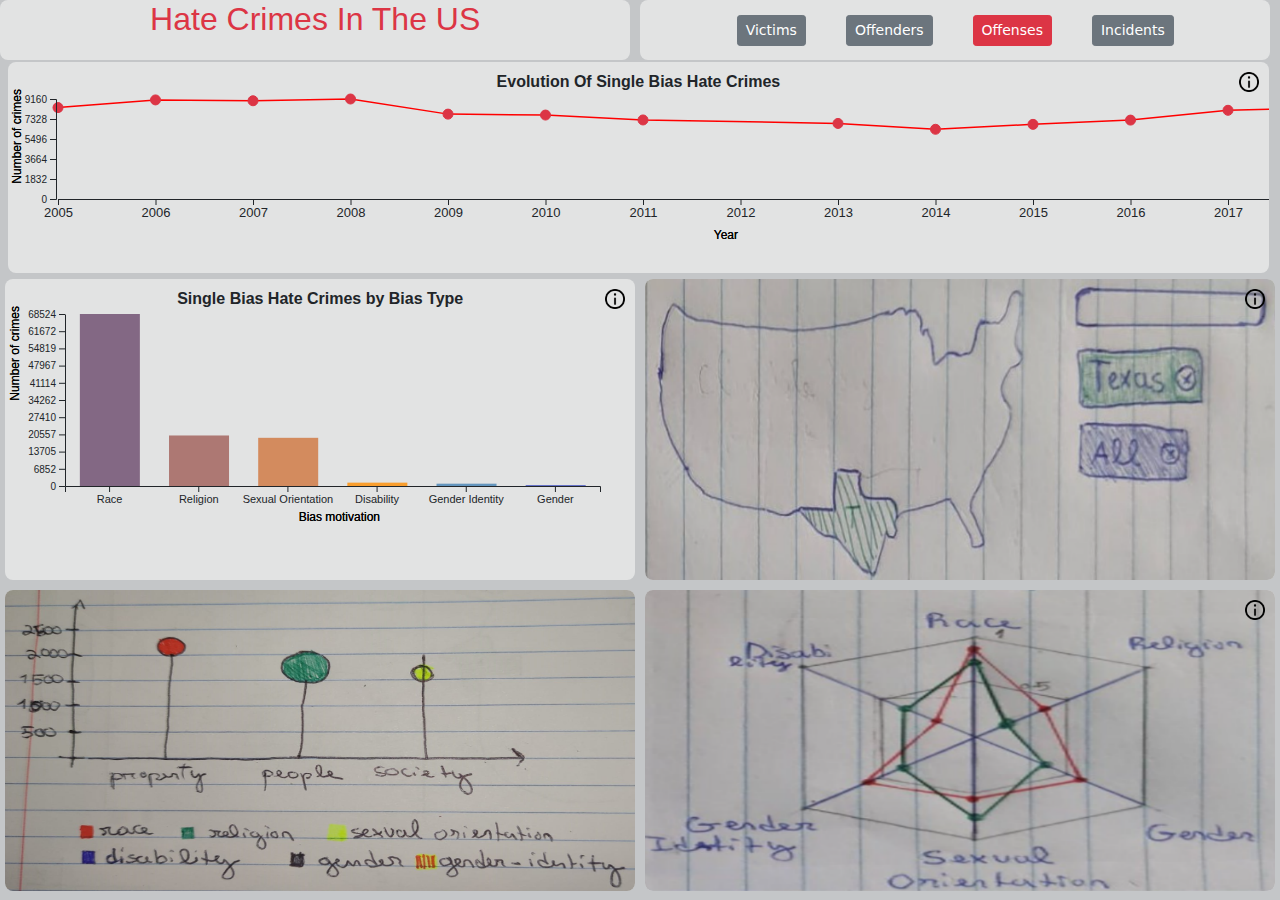
==== index.html @ 3df4c7f0 "cp4 fix-with images" ====
<!DOCTYPE html>
<html lang="en">
  <head>
    <meta charset="utf-8" />

    <meta name="description" content="Boilerplate for Laboratory Exercises" />
    <meta name="author" content="Faculty" />
    <meta name="viewport" content="width=device-width, initial-scale=1.0" />

    <title>Boilerplate</title>

    <!-- Import libraries. -->
    <script
      language="JavaScript"
      type="text/javascript"
      src="libs/d3.min.js"
    ></script>
    <script
      language="JavaScript"
      type="text/javascript"
      src="libs/topojson.min.js"
    ></script>
    <!-- JS -->
    <script
      language="JavaScript"
      type="text/javascript"
      src="scripts/behavior.js"
    ></script>

    <script
      language="JavaScript"
      type="text/javascript"
      src="scripts/bootstrap.min.js"
    ></script>

    <!-- CSS -->
    <link rel="stylesheet" href="style/styles.css" />
    <link rel="stylesheet" href="libs/bootstrap.css" />
  </head>
  <body>
    <div id="vis">
      <div class="idiom" id="title">
        <h2>Hate Crimes In The US</h2>
      </div>
      <div class="idiom" id="lineChart">
        <h6><b>Evolution Of Single Bias Hate Crimes</b></h6>
        <svg>
          <img src="information.png" id="info" />
          <div class="infoBox">
            <p><b>Single Bias Hate Crime Evolution</b></p>
            <p>
              This shows the evolution of the total number of offenses,
              incidents, victims or offenders
            </p>
          </div>
        </svg>
      </div>
      <div id="mainButtons" class="idiom">
        <button
          id="victims"
          type="button"
          onclick="changeViewNewData('victims')"
          class="btn btn-secondary btn-sm"
          data-bs-toggle="button"
          aria-pressed="true"
        >
          Victims
        </button>
        <button
          id="offenders"
          type="button"
          onclick="changeViewNewData('offenders')"
          class="btn btn-secondary btn-sm"
          data-bs-toggle="button"
          aria-pressed="true"
        >
          Offenders
        </button>
        <button
          id="offenses"
          type="button"
          onclick="changeViewNewData('offenses')"
          class="btn btn-secondary btn-sm"
          data-bs-toggle="button"
          aria-pressed="true"
        >
          Offenses
        </button>

        <button
          id="incidents"
          type="button"
          onclick="changeViewNewData('incidents')"
          class="btn btn-secondary btn-sm"
          data-bs-toggle="button"
          aria-pressed="true"
        >
          Incidents
        </button>
      </div>

      <div class="idiom" id="barChart">
        <h6><b>Single Bias Hate Crimes by Bias Type</b></h6>
        <svg>
          <img src="information.png" id="info" />

          <div class="infoBox">
            <p><b>Single Bias Hate Crimes by Bias Type</b></p>
            <p></p>
            <p>
              Compares bias type by the total number of offenses, incidents,
              victims or offenders
            </p>
          </div>
          <button
            hidden
            id="magicButton"
            type="button"
            onclick="moveBackChart()"
            class="btn btn-secondary btn-sm"
            data-bs-toggle="button"
            aria-pressed="true"
          >
            back
          </button>
        </svg>
      </div>
      <div class="idiom" id="lolipop">
        <img src="information.png" id="info" />
        <img id="cp4" src="lollipop.jpeg" />
        <div class="infoBox">
          <p><b>SKRRRRRR</b></p>
          <p>
            skrr skrr
          </p>
        </div>
      </div>
      <div class="idiom" id="radar">
        <img id="cp4" src="radar.PNG" />
        <img src="information.png" id="info" />
        <div class="infoBox">
          <p><b>SKRRRRRR</b></p>
          <p>
            skrr skrr
          </p>
        </div>
      </div>
      <div class="idiom" id="map">
        <img id="cp4" src="map.PNG" />
        <img src="information.png" id="info" />
        <div class="infoBox">
          <p><b>SKRRRRRR</b></p>
          <p>
            skrr skrr
          </p>
        </div>
      </div>
    </div>
  </body>
</html>
---- style/styles.css ----
div {
  width: 100%;
  float: left;
}
div.tooltip {
  position: absolute;
  text-align: center;
  width: 125px;
  height: 50px;
  padding: 2px;
  font: 12px sans-serif;
  background: lightsteelblue;
  border: 0px;
  border-radius: 8px;
}

#magicButton {
  position: absolute;
  left: 540px;
  top: 70px;
}

* {
  margin: 0;
  padding: 0;
  box-sizing: border-box;
}

.btn {
  margin-left: 20px;
  margin-right: 20px;
}

#years {
  background-color: red;
}

#months {
  background-color: purple;
}

body {
  width: 100vw;
  height: 100vh;
  overflow: hidden;
}

h1 {
  font-size: 2.7em;
  font-family: "Arial Black", Gadget, sans-serif;
  font-weight: bolder;

  color: #f77738;
}
h2 {
  font-size: 2.7em;
  font-family: "Arial Black", Gadget, sans-serif;
  font-weight: bolder;
  text-align: center;

  color: #dc3545;
}

h6 {
  font-size: 2.7em;
  font-family: "Arial Black", Gadget, sans-serif;
  font-weight: bolder;
  text-align: center;
  position: relative;
  top: 10px;
  color: "black";
}

p {
  font-family: arial;
}

.infoBox {
  position: absolute;
  top: 23px;
  right: 23px;
  max-width: 300px;
  z-index: 1;
  background-color: #282c42;
  border-radius: 10px;
  text-align: center;
}

.infoBox p {
  color: white;
  margin: 10px;
}

.idiom {
  max-height: 97%;
  max-width: 98.5%;
  overflow: hidden;
  position: relative;
  background-color: #e2e3e3;
  border-radius: 8px;
  /* margin: 5px; */
}

.idiom img#info {
  position: absolute;
  top: 10px;
  right: 10px;
  width: 20px;
}

.idiom img#cp4 {
  position: absolute;
  width: 100%;
  height: 100%;
}

.idiom svg {
  position: absolute;
  width: 100%;
  height: 100%;
}

#year-slider {
  background-color: #282c42;
  border-radius: 0;
}

#title-card {
  background-color: #282c42;
  padding: 20px;
}

#title-card p {
  font-size: 1.2em;
  margin-top: 20%;
  color: white;
}

#title-card a {
  color: white;
}

#vis {
  width: 100%;
  height: 100%;
  display: grid;
  grid-template-columns: repeat(20, 1fr);
  grid-template-rows: 0.2fr 0.7fr 1fr 1fr;
  background-color: #c4c6c8;
}
/*grid area: rid-row-start / grid-column-start / grid-row-end / grid-column-end.*/
/*margin: top right bottom left*/
#lineChart {
  width: 100%;
  height: 100%;
  grid-area: 2/1/2/21;
  margin: 0px 0px 0px 8px;
}

#barChart {
  grid-area: 3/1/3/11;
  margin: 0px 0px 0px 5px;
}

#lolipop {
  grid-area: 4/1/4/11;
  margin: 0px 0px 0px 5px;
}

#map {
  grid-area: 3/11/3/21;
  margin: 0px 5px 0px 5px;
}

#radar {
  grid-area: 4/11/4/21;
  margin: 0px 0px 0px 5px;
}

#mainButtons {
  grid-area: 1/11/1/21;
  /* margin: 5px 5px 0px 5px; */
  display: flex;
  align-items: center;
  justify-content: center;
}

#title {
  grid-area: 1/1/1/11;
  /* margin: 5px 5px 0px 5px; */
}
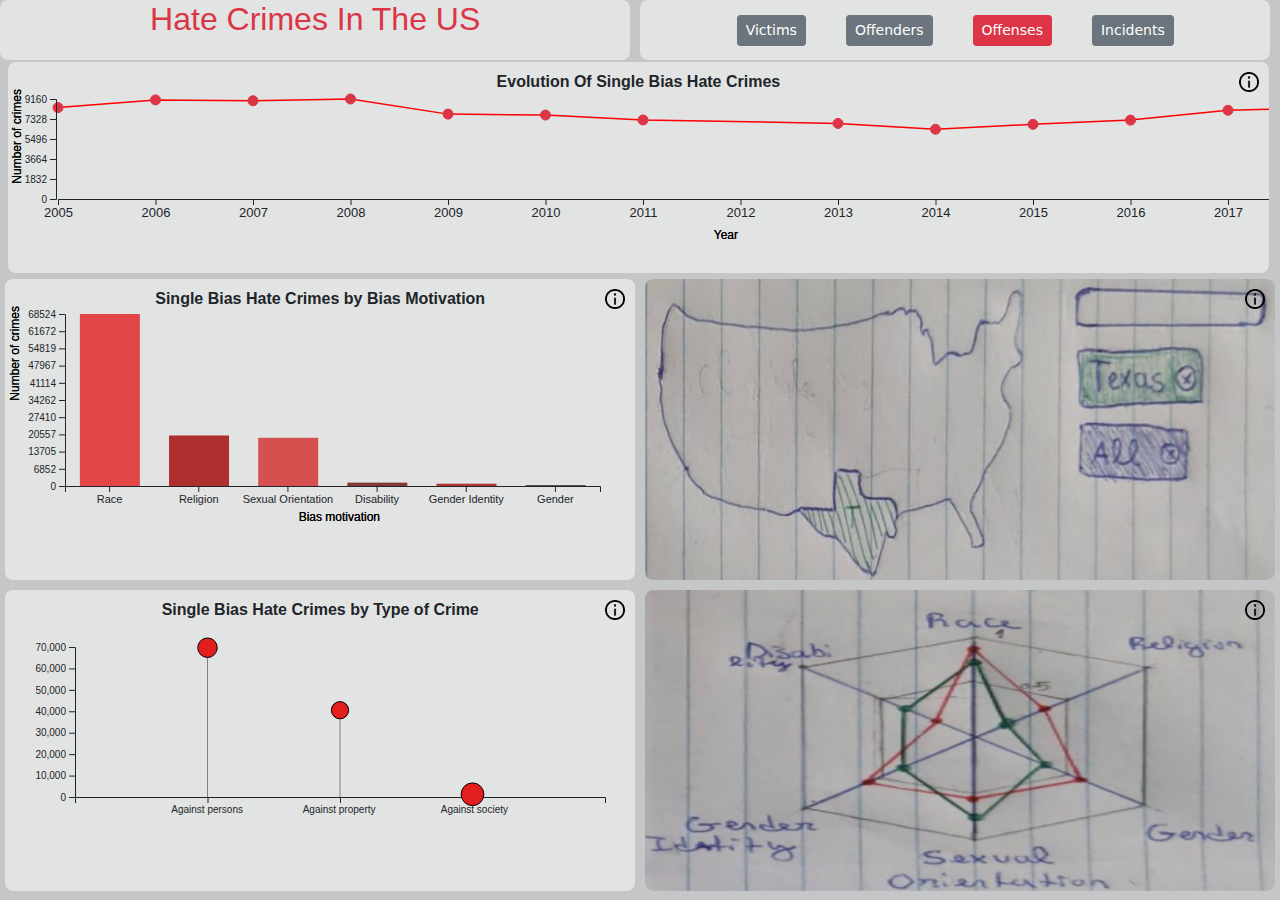
==== commit 46141986: "lollipop almost done" ====
--- a/index.html
+++ b/index.html
@@ -100,12 +100,12 @@
       </div>
 
       <div class="idiom" id="barChart">
-        <h6><b>Single Bias Hate Crimes by Bias Type</b></h6>
+        <h6><b>Single Bias Hate Crimes by Bias Motivation</b></h6>
         <svg>
           <img src="information.png" id="info" />
 
           <div class="infoBox">
-            <p><b>Single Bias Hate Crimes by Bias Type</b></p>
+            <p><b>Single Bias Hate Crimes by Bias Motivation</b></p>
             <p></p>
             <p>
               Compares bias type by the total number of offenses, incidents,
@@ -125,15 +125,30 @@
           </button>
         </svg>
       </div>
-      <div class="idiom" id="lolipop">
-        <img src="information.png" id="info" />
-        <img id="cp4" src="lollipop.jpeg" />
-        <div class="infoBox">
-          <p><b>SKRRRRRR</b></p>
-          <p>
-            skrr skrr
-          </p>
-        </div>
+      <div class="idiom" id="lollipop">
+        <h6><b>Single Bias Hate Crimes by Type of Crime</b></h6>
+        <svg>
+          <img src="information.png" id="info" />
+
+          <div class="infoBox">
+            <p><b>yoyoy</b></p>
+            <p></p>
+            <p>
+              totot
+            </p>
+          </div>
+          <button
+            hidden
+            id="magicButton2"
+            type="button"
+            onclick="moveBackLollipop()"
+            class="btn btn-secondary btn-sm"
+            data-bs-toggle="button"
+            aria-pressed="true"
+          >
+            back
+          </button>
+        </svg>
       </div>
       <div class="idiom" id="radar">
         <img id="cp4" src="radar.PNG" />
--- a/style/styles.css
+++ b/style/styles.css
@@ -15,6 +15,12 @@
 }
 
 #magicButton {
+  position: absolute;
+  left: 540px;
+  top: 70px;
+}
+
+#magicButton2 {
   position: absolute;
   left: 540px;
   top: 70px;
@@ -162,7 +168,7 @@
   margin: 0px 0px 0px 5px;
 }
 
-#lolipop {
+#lollipop {
   grid-area: 4/1/4/11;
   margin: 0px 0px 0px 5px;
 }
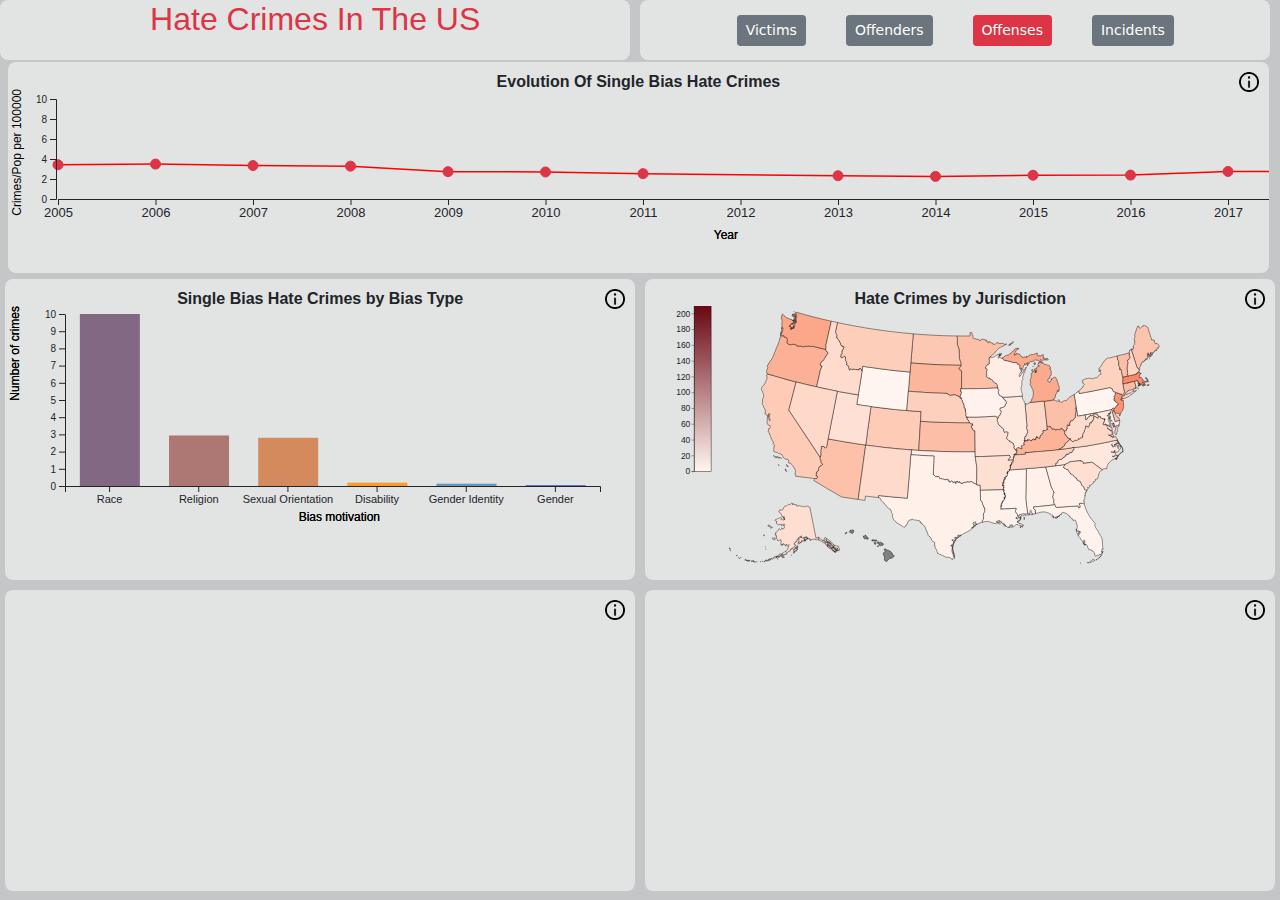
==== commit 63ce135d: "us map fairly working" ====
--- a/index.html
+++ b/index.html
@@ -45,7 +45,7 @@
       <div class="idiom" id="lineChart">
         <h6><b>Evolution Of Single Bias Hate Crimes</b></h6>
         <svg>
-          <img src="information.png" id="info" />
+          <img src="information.png" />
           <div class="infoBox">
             <p><b>Single Bias Hate Crime Evolution</b></p>
             <p>
@@ -100,12 +100,11 @@
       </div>
 
       <div class="idiom" id="barChart">
-        <h6><b>Single Bias Hate Crimes by Bias Motivation</b></h6>
+        <h6><b>Single Bias Hate Crimes by Bias Type</b></h6>
         <svg>
-          <img src="information.png" id="info" />
-
+          <img src="information.png" />
           <div class="infoBox">
-            <p><b>Single Bias Hate Crimes by Bias Motivation</b></p>
+            <p><b>Single Bias Hate Crimes by Bias Type</b></p>
             <p></p>
             <p>
               Compares bias type by the total number of offenses, incidents,
@@ -113,46 +112,20 @@
             </p>
           </div>
           <button
-            hidden
-            id="magicButton"
-            type="button"
-            onclick="moveBackChart()"
-            class="btn btn-secondary btn-sm"
-            data-bs-toggle="button"
-            aria-pressed="true"
-          >
-            back
-          </button>
+          hidden
+          id="magicButton"
+          type="button"
+          onclick="moveBackChart()"
+          class="btn btn-secondary btn-sm"
+          data-bs-toggle="button"
+          aria-pressed="true"
+        >
+         back
+         </button>
         </svg>
       </div>
-      <div class="idiom" id="lollipop">
-        <h6><b>Single Bias Hate Crimes by Type of Crime</b></h6>
-        <svg>
-          <img src="information.png" id="info" />
-
-          <div class="infoBox">
-            <p><b>yoyoy</b></p>
-            <p></p>
-            <p>
-              totot
-            </p>
-          </div>
-          <button
-            hidden
-            id="magicButton2"
-            type="button"
-            onclick="moveBackLollipop()"
-            class="btn btn-secondary btn-sm"
-            data-bs-toggle="button"
-            aria-pressed="true"
-          >
-            back
-          </button>
-        </svg>
-      </div>
-      <div class="idiom" id="radar">
-        <img id="cp4" src="radar.PNG" />
-        <img src="information.png" id="info" />
+      <div class="idiom" id="lolipop">
+        <img src="information.png" />
         <div class="infoBox">
           <p><b>SKRRRRRR</b></p>
           <p>
@@ -160,9 +133,8 @@
           </p>
         </div>
       </div>
-      <div class="idiom" id="map">
-        <img id="cp4" src="map.PNG" />
-        <img src="information.png" id="info" />
+      <div class="idiom" id="radar">
+        <img src="information.png" />
         <div class="infoBox">
           <p><b>SKRRRRRR</b></p>
           <p>
@@ -170,6 +142,18 @@
           </p>
         </div>
       </div>
+      <div class="idiom" id="usMap">
+        <h6><b>Hate Crimes by Jurisdiction</b></h6>
+        <svg>
+        <img src="information.png" />
+        <div class="infoBox">
+          <p><b>SKRRRRRR</b></p>
+          <p>
+            skrr skrr
+          </p>
+        </div>
+       <!-- <div id="drawer"></div>-->
+        </svg>
     </div>
   </body>
 </html>
--- a/style/styles.css
+++ b/style/styles.css
@@ -13,14 +13,19 @@
   border: 0px;
   border-radius: 8px;
 }
+div.tooltip2 {
+  position: absolute;
+  text-align: left;
+  width: 125px;
+  height: 50px;
+  padding: 2px;
+  font: 12px sans-serif;
+  background: lightsteelblue;
+  border: 0px;
+  border-radius: 8px;
+}
 
 #magicButton {
-  position: absolute;
-  left: 540px;
-  top: 70px;
-}
-
-#magicButton2 {
   position: absolute;
   left: 540px;
   top: 70px;
@@ -107,17 +112,11 @@
   /* margin: 5px; */
 }
 
-.idiom img#info {
+.idiom img {
   position: absolute;
   top: 10px;
   right: 10px;
   width: 20px;
-}
-
-.idiom img#cp4 {
-  position: absolute;
-  width: 100%;
-  height: 100%;
 }
 
 .idiom svg {
@@ -168,12 +167,12 @@
   margin: 0px 0px 0px 5px;
 }
 
-#lollipop {
+#lolipop {
   grid-area: 4/1/4/11;
   margin: 0px 0px 0px 5px;
 }
 
-#map {
+#usMap {
   grid-area: 3/11/3/21;
   margin: 0px 5px 0px 5px;
 }
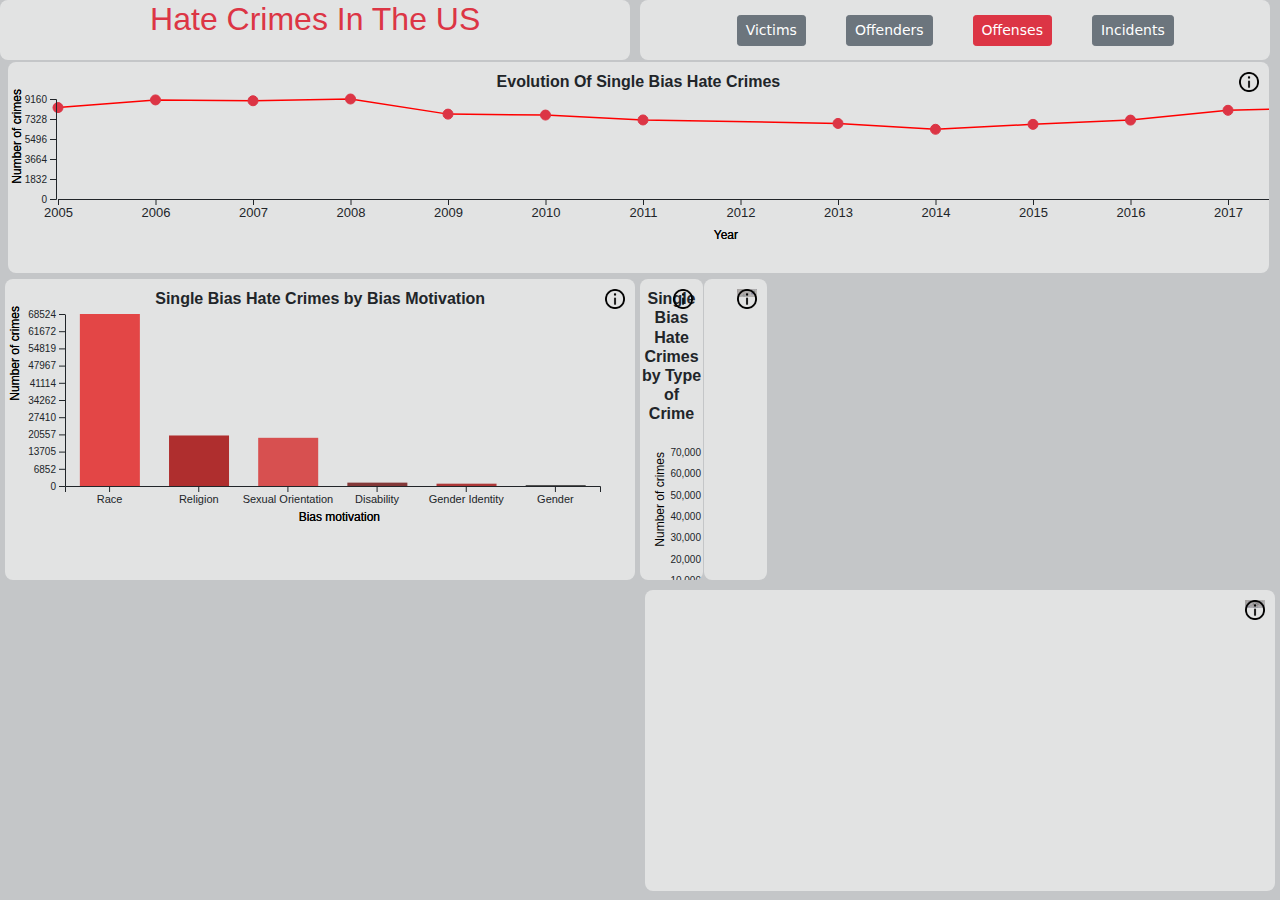
==== commit 77f473d1: "smallchanges" ====
--- a/index.html
+++ b/index.html
@@ -45,7 +45,7 @@
       <div class="idiom" id="lineChart">
         <h6><b>Evolution Of Single Bias Hate Crimes</b></h6>
         <svg>
-          <img src="information.png" />
+          <img src="information.png" id="info" />
           <div class="infoBox">
             <p><b>Single Bias Hate Crime Evolution</b></p>
             <p>
@@ -100,11 +100,12 @@
       </div>
 
       <div class="idiom" id="barChart">
-        <h6><b>Single Bias Hate Crimes by Bias Type</b></h6>
+        <h6><b>Single Bias Hate Crimes by Bias Motivation</b></h6>
         <svg>
-          <img src="information.png" />
+          <img src="information.png" id="info" />
+
           <div class="infoBox">
-            <p><b>Single Bias Hate Crimes by Bias Type</b></p>
+            <p><b>Single Bias Hate Crimes by Bias Motivation</b></p>
             <p></p>
             <p>
               Compares bias type by the total number of offenses, incidents,
@@ -112,20 +113,49 @@
             </p>
           </div>
           <button
-          hidden
-          id="magicButton"
-          type="button"
-          onclick="moveBackChart()"
-          class="btn btn-secondary btn-sm"
-          data-bs-toggle="button"
-          aria-pressed="true"
-        >
-         back
-         </button>
+            hidden
+            id="magicButton"
+            type="button"
+            onclick="moveBackChart()"
+            class="btn btn-secondary btn-sm"
+            data-bs-toggle="button"
+            aria-pressed="true"
+          >
+            back
+          </button>
         </svg>
       </div>
-      <div class="idiom" id="lolipop">
-        <img src="information.png" />
+      <div class="idiom" id="lollipop">
+        <h6><b>Single Bias Hate Crimes by Type of Crime</b></h6>
+        <svg>
+          <img src="information.png" id="info" />
+
+          <div class="infoBox">
+            <p><b>Single Bias Hate Crimes by Type of Crime</b></p>
+            <p></p>
+            <p>
+              Allows you to compare the number of crimes commited by type. Also
+              if you over a bar with your mouse in the barchart above you will
+              get how much would that specific bias contributes for the total
+              number of that crime.
+            </p>
+          </div>
+          <button
+            hidden
+            id="magicButton2"
+            type="button"
+            onclick="moveBackLollipop()"
+            class="btn btn-secondary btn-sm"
+            data-bs-toggle="button"
+            aria-pressed="true"
+          >
+            back
+          </button>
+        </svg>
+      </div>
+      <div class="idiom" id="radar">
+        <img id="cp4" src="radar.PNG" />
+        <img src="information.png" id="info" />
         <div class="infoBox">
           <p><b>SKRRRRRR</b></p>
           <p>
@@ -133,8 +163,9 @@
           </p>
         </div>
       </div>
-      <div class="idiom" id="radar">
-        <img src="information.png" />
+      <div class="idiom" id="map">
+        <img id="cp4" src="map.PNG" />
+        <img src="information.png" id="info" />
         <div class="infoBox">
           <p><b>SKRRRRRR</b></p>
           <p>
@@ -142,18 +173,6 @@
           </p>
         </div>
       </div>
-      <div class="idiom" id="usMap">
-        <h6><b>Hate Crimes by Jurisdiction</b></h6>
-        <svg>
-        <img src="information.png" />
-        <div class="infoBox">
-          <p><b>SKRRRRRR</b></p>
-          <p>
-            skrr skrr
-          </p>
-        </div>
-       <!-- <div id="drawer"></div>-->
-        </svg>
     </div>
   </body>
 </html>
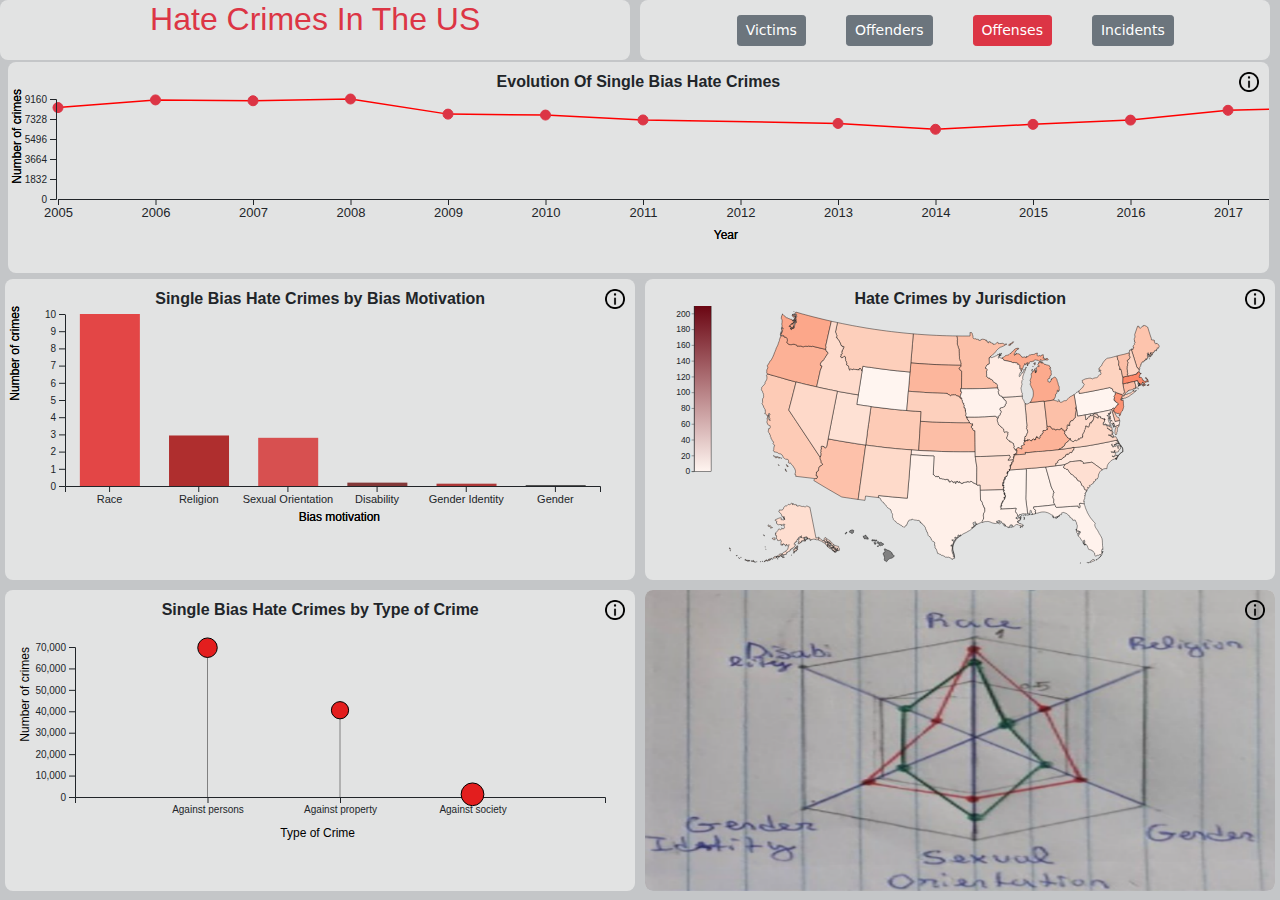
==== commit a7107004: "merge done" ====
--- a/index.html
+++ b/index.html
@@ -98,7 +98,6 @@
           Incidents
         </button>
       </div>
-
       <div class="idiom" id="barChart">
         <h6><b>Single Bias Hate Crimes by Bias Motivation</b></h6>
         <svg>
@@ -163,15 +162,18 @@
           </p>
         </div>
       </div>
-      <div class="idiom" id="map">
-        <img id="cp4" src="map.PNG" />
-        <img src="information.png" id="info" />
-        <div class="infoBox">
-          <p><b>SKRRRRRR</b></p>
-          <p>
-            skrr skrr
-          </p>
-        </div>
+      <div class="idiom" id="usMap">
+        <h6><b>Hate Crimes by Jurisdiction</b></h6>
+        <svg>
+          <img src="information.png" id="info" />
+          <div class="infoBox">
+            <p><b>SKRRRRRR</b></p>
+            <p>
+              skrr skrr
+            </p>
+          </div>
+          <!-- <div id="drawer"></div>-->
+        </svg>
       </div>
     </div>
   </body>
--- a/style/styles.css
+++ b/style/styles.css
@@ -31,6 +31,12 @@
   top: 70px;
 }
 
+#magicButton2 {
+  position: absolute;
+  left: 540px;
+  top: 70px;
+}
+
 * {
   margin: 0;
   padding: 0;
@@ -112,11 +118,17 @@
   /* margin: 5px; */
 }
 
-.idiom img {
+.idiom img#info {
   position: absolute;
   top: 10px;
   right: 10px;
   width: 20px;
+}
+
+.idiom img#cp4 {
+  position: absolute;
+  width: 100%;
+  height: 100%;
 }
 
 .idiom svg {
@@ -167,7 +179,7 @@
   margin: 0px 0px 0px 5px;
 }
 
-#lolipop {
+#lollipop {
   grid-area: 4/1/4/11;
   margin: 0px 0px 0px 5px;
 }
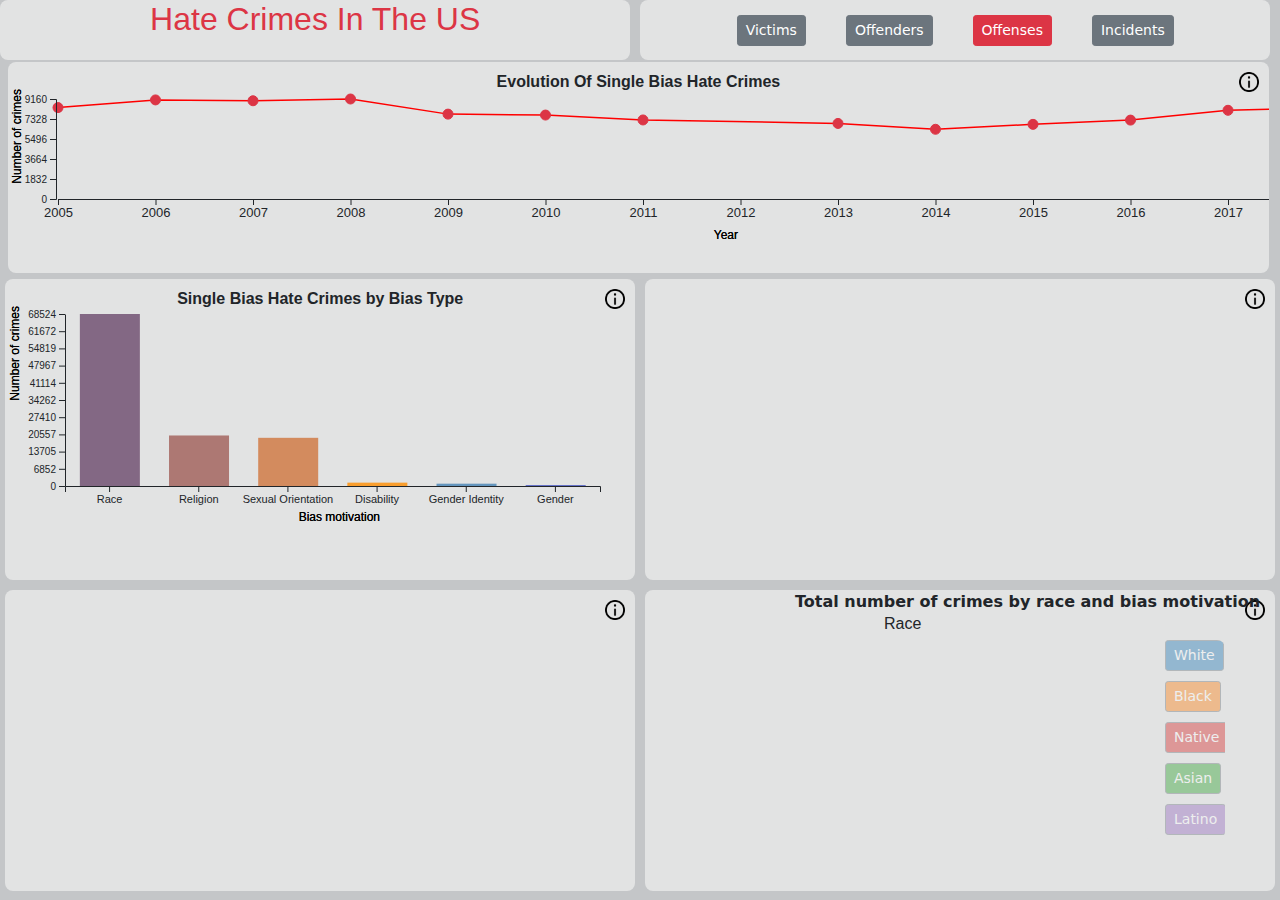
==== commit 2ab3e877: "radarchart" ====
--- a/index.html
+++ b/index.html
@@ -10,23 +10,13 @@
     <title>Boilerplate</title>
 
     <!-- Import libraries. -->
-    <script
-      language="JavaScript"
-      type="text/javascript"
-      src="libs/d3.min.js"
-    ></script>
     <script
       language="JavaScript"
       type="text/javascript"
       src="libs/topojson.min.js"
     ></script>
     <!-- JS -->
-    <script
-      language="JavaScript"
-      type="text/javascript"
-      src="scripts/behavior.js"
-    ></script>
-
+    
     <script
       language="JavaScript"
       type="text/javascript"
@@ -45,7 +35,7 @@
       <div class="idiom" id="lineChart">
         <h6><b>Evolution Of Single Bias Hate Crimes</b></h6>
         <svg>
-          <img src="information.png" id="info" />
+          <img src="information.png" />
           <div class="infoBox">
             <p><b>Single Bias Hate Crime Evolution</b></p>
             <p>
@@ -98,13 +88,13 @@
           Incidents
         </button>
       </div>
+
       <div class="idiom" id="barChart">
-        <h6><b>Single Bias Hate Crimes by Bias Motivation</b></h6>
+        <h6><b>Single Bias Hate Crimes by Bias Type</b></h6>
         <svg>
-          <img src="information.png" id="info" />
-
+          <img src="information.png" />
           <div class="infoBox">
-            <p><b>Single Bias Hate Crimes by Bias Motivation</b></p>
+            <p><b>Single Bias Hate Crimes by Bias Type</b></p>
             <p></p>
             <p>
               Compares bias type by the total number of offenses, incidents,
@@ -112,49 +102,20 @@
             </p>
           </div>
           <button
-            hidden
-            id="magicButton"
-            type="button"
-            onclick="moveBackChart()"
-            class="btn btn-secondary btn-sm"
-            data-bs-toggle="button"
-            aria-pressed="true"
-          >
-            back
-          </button>
+          hidden
+          id="magicButton"
+          type="button"
+          onclick="moveBackChart()"
+          class="btn btn-secondary btn-sm"
+          data-bs-toggle="button"
+          aria-pressed="true"
+        >
+         back
+         </button>
         </svg>
       </div>
-      <div class="idiom" id="lollipop">
-        <h6><b>Single Bias Hate Crimes by Type of Crime</b></h6>
-        <svg>
-          <img src="information.png" id="info" />
-
-          <div class="infoBox">
-            <p><b>Single Bias Hate Crimes by Type of Crime</b></p>
-            <p></p>
-            <p>
-              Allows you to compare the number of crimes commited by type. Also
-              if you over a bar with your mouse in the barchart above you will
-              get how much would that specific bias contributes for the total
-              number of that crime.
-            </p>
-          </div>
-          <button
-            hidden
-            id="magicButton2"
-            type="button"
-            onclick="moveBackLollipop()"
-            class="btn btn-secondary btn-sm"
-            data-bs-toggle="button"
-            aria-pressed="true"
-          >
-            back
-          </button>
-        </svg>
-      </div>
-      <div class="idiom" id="radar">
-        <img id="cp4" src="radar.PNG" />
-        <img src="information.png" id="info" />
+      <div class="idiom" id="lolipop">
+        <img src="information.png" />
         <div class="infoBox">
           <p><b>SKRRRRRR</b></p>
           <p>
@@ -162,19 +123,107 @@
           </p>
         </div>
       </div>
-      <div class="idiom" id="usMap">
-        <h6><b>Hate Crimes by Jurisdiction</b></h6>
+      <div class="idiom" id="map">
+        <img src="information.png" />
+        <div class="infoBox">
+          <p><b>SKRRRRRR</b></p>
+          <p>
+            skrr skrr
+          </p>
+        </div>
+      </div>
+      <div class="idiom" id="radar">
         <svg>
-          <img src="information.png" id="info" />
-          <div class="infoBox">
-            <p><b>SKRRRRRR</b></p>
-            <p>
-              skrr skrr
-            </p>
-          </div>
-          <!-- <div id="drawer"></div>-->
-        </svg>
+        <img src="information.png" />
+        <div class="infoBox">
+          <p><b>Radar chart</b></p>
+          <p>
+            Compares the total number of offenders by race, as well as
+            the bias motivation behind those crimes. Select different races to compare the types and amount of bias-motivaion crimes comited by which.
+          </p>
+        </div>
+        <div id="radarTitle">
+        <h12><b>Total number of crimes by race and bias motivation</b></h12>
+        </div>
+        <div id="raceText">
+          <p>Race</p>
+        </div>
+        <!--Teste buttons dentro do svg-->
+        <div id="radarbuttons" class="idiom">
+          <button
+          id="whiteButton"
+          type="button"
+          onclick="radarbuttonClicked('white')"
+          class="btn btn-secondary btn-sm"
+          data-bs-toggle="button"
+          aria-pressed="true"
+          >
+          White
+          </button>
+          <button
+          id="blackButton"
+          type="button"
+          onclick="radarbuttonClicked('black')"
+          class="btn btn-secondary btn-sm"
+          data-bs-toggle="button"
+          aria-pressed="true"
+          >
+          Black
+          </button>
+          <button
+          id="nativeButton"
+          type="button"
+          onclick="radarbuttonClicked('native')"
+          class="btn btn-secondary btn-sm"
+          data-bs-toggle="button"
+          aria-pressed="true"
+          >
+          Native
+          </button>
+          <button
+          id="asianButton"
+          type="button"
+          onclick="radarbuttonClicked('asian')"
+          class="btn btn-secondary btn-sm"
+          data-bs-toggle="button"
+          aria-pressed="true"
+          >
+          Asian
+          </button>
+          <button
+          id="latinoButton"
+          type="button"
+          onclick="radarbuttonClicked('latino')"
+          class="btn btn-secondary btn-sm"
+          data-bs-toggle="button"
+          aria-pressed="true"
+          >
+          Latino
+          </button>
+        </div>
+      </svg>
       </div>
     </div>
+    <script src="libs/d3.min.js"></script>
+    <script>
+      d3v7 = window.d3;
+      window.d3 = null;
+      console.log('v7 ', d3v7.version);
+    </script>
+    <script type="text/javascript" src="scripts/behavior.js"></script>
+    
+    
+    <script src="//d3js.org/d3.v3.js"></script>
+    <script>
+      //init();
+      d3version3 = d3;
+      window.d3 = null;
+      console.log('v3 ', d3version3.version);
+    </script>
+    <script type="text/javascript" src="scripts/radarChart.js"></script>
+    <script>
+      init(true);
+    </script>
+    
   </body>
 </html>
--- a/style/styles.css
+++ b/style/styles.css
@@ -13,25 +13,20 @@
   border: 0px;
   border-radius: 8px;
 }
-div.tooltip2 {
-  position: absolute;
-  text-align: left;
-  width: 125px;
-  height: 50px;
+
+div.tooltipradar {
+  position: absolute;
+  text-align: center;
+  width: 70px;
+  height: 20px;
   padding: 2px;
   font: 12px sans-serif;
-  background: lightsteelblue;
+  background: grey;
   border: 0px;
   border-radius: 8px;
 }
 
 #magicButton {
-  position: absolute;
-  left: 540px;
-  top: 70px;
-}
-
-#magicButton2 {
   position: absolute;
   left: 540px;
   top: 70px;
@@ -118,17 +113,11 @@
   /* margin: 5px; */
 }
 
-.idiom img#info {
+.idiom img {
   position: absolute;
   top: 10px;
   right: 10px;
   width: 20px;
-}
-
-.idiom img#cp4 {
-  position: absolute;
-  width: 100%;
-  height: 100%;
 }
 
 .idiom svg {
@@ -179,12 +168,12 @@
   margin: 0px 0px 0px 5px;
 }
 
-#lollipop {
+#lolipop {
   grid-area: 4/1/4/11;
   margin: 0px 0px 0px 5px;
 }
 
-#usMap {
+#map {
   grid-area: 3/11/3/21;
   margin: 0px 5px 0px 5px;
 }
@@ -202,6 +191,58 @@
   justify-content: center;
 }
 
+#radarTitle {
+  position: absolute;
+  left: 150px;
+}
+
+#raceText {
+  position: absolute;
+  left: 239px;
+  top: 22px;
+  height: 20px;
+}
+
+#radarbuttons {
+  display: block;
+  align-items: center;
+  justify-content: center;
+  width: 80px;
+  height: 200px;
+  position: absolute;
+  left: 500px;
+  top: 50px;
+}
+
+#whiteButton {
+  opacity: 40%;
+  background-color: rgb(31, 119, 180);
+}
+
+#blackButton {
+  margin-top: 10px;
+  opacity: 40%;
+  background-color: rgb(255, 127, 14);
+}
+
+#nativeButton {
+  opacity: 40%;
+  margin-top: 10px;
+  background-color: rgb(214, 39, 40);
+}
+
+#asianButton {
+  opacity: 40%;
+  margin-top: 10px;
+  background-color: rgb(44, 160, 44);
+}
+
+#latinoButton {
+  opacity: 40%;
+  margin-top: 10px;
+  background-color: rgb(148, 103, 189);
+}
+
 #title {
   grid-area: 1/1/1/11;
   /* margin: 5px 5px 0px 5px; */
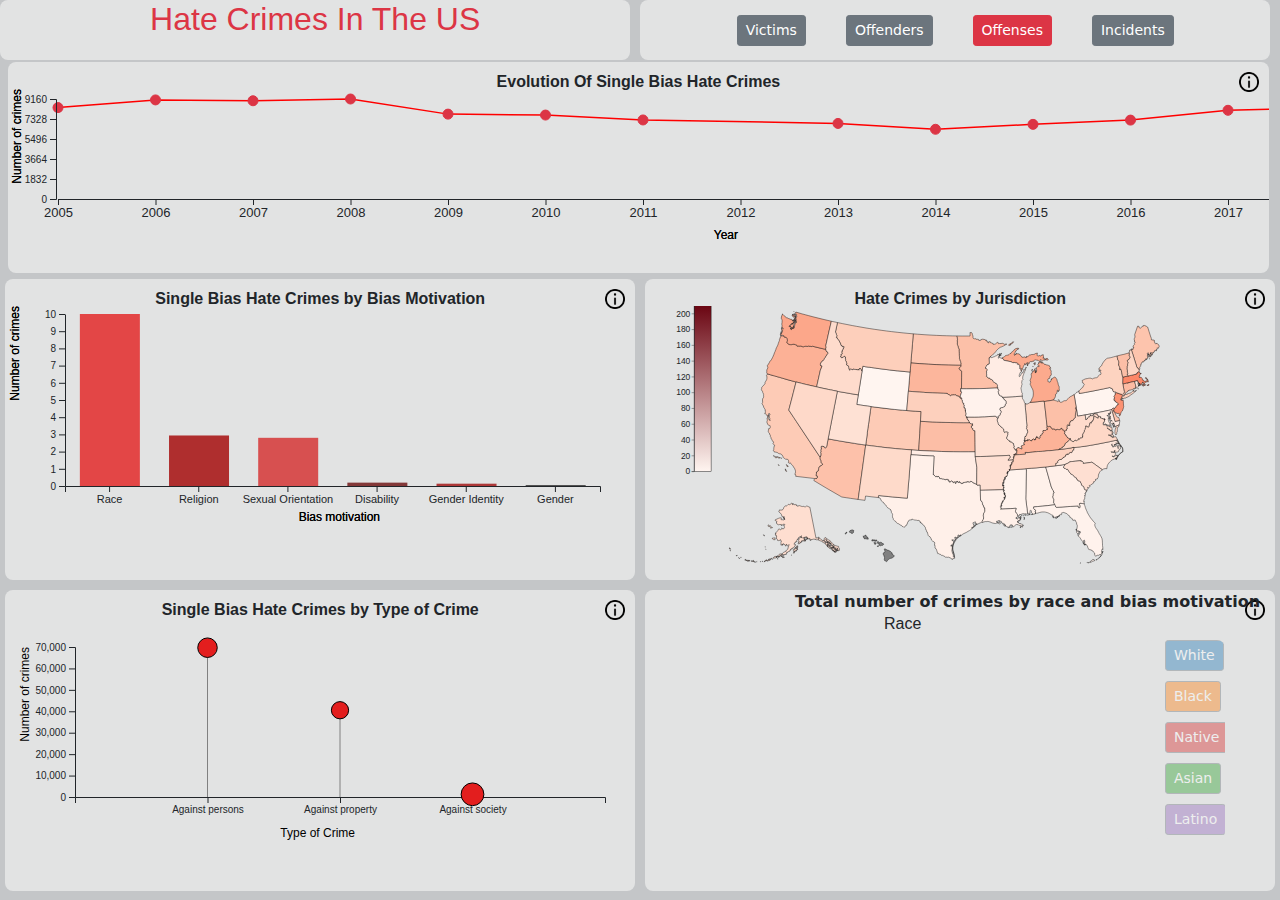
==== commit 18ee0c36: "merge with all my peeps done" ====
--- a/index.html
+++ b/index.html
@@ -16,7 +16,7 @@
       src="libs/topojson.min.js"
     ></script>
     <!-- JS -->
-    
+
     <script
       language="JavaScript"
       type="text/javascript"
@@ -35,7 +35,7 @@
       <div class="idiom" id="lineChart">
         <h6><b>Evolution Of Single Bias Hate Crimes</b></h6>
         <svg>
-          <img src="information.png" />
+          <img src="information.png" id="info" />
           <div class="infoBox">
             <p><b>Single Bias Hate Crime Evolution</b></p>
             <p>
@@ -88,13 +88,13 @@
           Incidents
         </button>
       </div>
-
       <div class="idiom" id="barChart">
-        <h6><b>Single Bias Hate Crimes by Bias Type</b></h6>
-        <svg>
-          <img src="information.png" />
-          <div class="infoBox">
-            <p><b>Single Bias Hate Crimes by Bias Type</b></p>
+        <h6><b>Single Bias Hate Crimes by Bias Motivation</b></h6>
+        <svg>
+          <img src="information.png" id="info" />
+
+          <div class="infoBox">
+            <p><b>Single Bias Hate Crimes by Bias Motivation</b></p>
             <p></p>
             <p>
               Compares bias type by the total number of offenses, incidents,
@@ -102,128 +102,151 @@
             </p>
           </div>
           <button
-          hidden
-          id="magicButton"
-          type="button"
-          onclick="moveBackChart()"
-          class="btn btn-secondary btn-sm"
-          data-bs-toggle="button"
-          aria-pressed="true"
-        >
-         back
-         </button>
-        </svg>
-      </div>
-      <div class="idiom" id="lolipop">
-        <img src="information.png" />
-        <div class="infoBox">
-          <p><b>SKRRRRRR</b></p>
-          <p>
-            skrr skrr
-          </p>
-        </div>
-      </div>
-      <div class="idiom" id="map">
-        <img src="information.png" />
-        <div class="infoBox">
-          <p><b>SKRRRRRR</b></p>
-          <p>
-            skrr skrr
-          </p>
-        </div>
+            hidden
+            id="magicButton"
+            type="button"
+            onclick="moveBackChart()"
+            class="btn btn-secondary btn-sm"
+            data-bs-toggle="button"
+            aria-pressed="true"
+          >
+            back
+          </button>
+        </svg>
+      </div>
+      <div class="idiom" id="lollipop">
+        <h6><b>Single Bias Hate Crimes by Type of Crime</b></h6>
+        <svg>
+          <img src="information.png" id="info" />
+
+          <div class="infoBox">
+            <p><b>Single Bias Hate Crimes by Type of Crime</b></p>
+            <p></p>
+            <p>
+              Allows you to compare the number of crimes commited by type. Also
+              if you over a bar with your mouse in the barchart above you will
+              get how much would that specific bias contributes for the total
+              number of that crime.
+            </p>
+          </div>
+          <button
+            hidden
+            id="magicButton2"
+            type="button"
+            onclick="moveBackLollipop()"
+            class="btn btn-secondary btn-sm"
+            data-bs-toggle="button"
+            aria-pressed="true"
+          >
+            back
+          </button>
+        </svg>
+      </div>
+      <div class="idiom" id="usMap">
+        <h6><b>Hate Crimes by Jurisdiction</b></h6>
+        <svg>
+          <img src="information.png" id="info" />
+          <div class="infoBox">
+            <p><b>SKRRRRRR</b></p>
+            <p>
+              skrr skrr
+            </p>
+          </div>
+          <!-- <div id="drawer"></div>-->
+        </svg>
       </div>
       <div class="idiom" id="radar">
         <svg>
-        <img src="information.png" />
-        <div class="infoBox">
-          <p><b>Radar chart</b></p>
-          <p>
-            Compares the total number of offenders by race, as well as
-            the bias motivation behind those crimes. Select different races to compare the types and amount of bias-motivaion crimes comited by which.
-          </p>
-        </div>
-        <div id="radarTitle">
-        <h12><b>Total number of crimes by race and bias motivation</b></h12>
-        </div>
-        <div id="raceText">
-          <p>Race</p>
-        </div>
-        <!--Teste buttons dentro do svg-->
-        <div id="radarbuttons" class="idiom">
-          <button
-          id="whiteButton"
-          type="button"
-          onclick="radarbuttonClicked('white')"
-          class="btn btn-secondary btn-sm"
-          data-bs-toggle="button"
-          aria-pressed="true"
-          >
-          White
-          </button>
-          <button
-          id="blackButton"
-          type="button"
-          onclick="radarbuttonClicked('black')"
-          class="btn btn-secondary btn-sm"
-          data-bs-toggle="button"
-          aria-pressed="true"
-          >
-          Black
-          </button>
-          <button
-          id="nativeButton"
-          type="button"
-          onclick="radarbuttonClicked('native')"
-          class="btn btn-secondary btn-sm"
-          data-bs-toggle="button"
-          aria-pressed="true"
-          >
-          Native
-          </button>
-          <button
-          id="asianButton"
-          type="button"
-          onclick="radarbuttonClicked('asian')"
-          class="btn btn-secondary btn-sm"
-          data-bs-toggle="button"
-          aria-pressed="true"
-          >
-          Asian
-          </button>
-          <button
-          id="latinoButton"
-          type="button"
-          onclick="radarbuttonClicked('latino')"
-          class="btn btn-secondary btn-sm"
-          data-bs-toggle="button"
-          aria-pressed="true"
-          >
-          Latino
-          </button>
-        </div>
-      </svg>
+          <img src="information.png" id="info" />
+          <div class="infoBox">
+            <p><b>Radar chart</b></p>
+            <p>
+              Compares the total number of offenders by race, as well as the
+              bias motivation behind those crimes. Select different races to
+              compare the types and amount of bias-motivaion crimes comited by
+              which.
+            </p>
+          </div>
+          <div id="radarTitle">
+            <h12><b>Total number of crimes by race and bias motivation</b></h12>
+          </div>
+          <div id="raceText">
+            <p>Race</p>
+          </div>
+          <!--Teste buttons dentro do svg-->
+          <div id="radarbuttons" class="idiom">
+            <button
+              id="whiteButton"
+              type="button"
+              onclick="radarbuttonClicked('white')"
+              class="btn btn-secondary btn-sm"
+              data-bs-toggle="button"
+              aria-pressed="true"
+            >
+              White
+            </button>
+            <button
+              id="blackButton"
+              type="button"
+              onclick="radarbuttonClicked('black')"
+              class="btn btn-secondary btn-sm"
+              data-bs-toggle="button"
+              aria-pressed="true"
+            >
+              Black
+            </button>
+            <button
+              id="nativeButton"
+              type="button"
+              onclick="radarbuttonClicked('native')"
+              class="btn btn-secondary btn-sm"
+              data-bs-toggle="button"
+              aria-pressed="true"
+            >
+              Native
+            </button>
+            <button
+              id="asianButton"
+              type="button"
+              onclick="radarbuttonClicked('asian')"
+              class="btn btn-secondary btn-sm"
+              data-bs-toggle="button"
+              aria-pressed="true"
+            >
+              Asian
+            </button>
+            <button
+              id="latinoButton"
+              type="button"
+              onclick="radarbuttonClicked('latino')"
+              class="btn btn-secondary btn-sm"
+              data-bs-toggle="button"
+              aria-pressed="true"
+            >
+              Latino
+            </button>
+          </div>
+        </svg>
       </div>
     </div>
     <script src="libs/d3.min.js"></script>
     <script>
       d3v7 = window.d3;
       window.d3 = null;
-      console.log('v7 ', d3v7.version);
+      console.log("v7 ", d3v7.version);
     </script>
     <script type="text/javascript" src="scripts/behavior.js"></script>
-    
-    
+
     <script src="//d3js.org/d3.v3.js"></script>
     <script>
       //init();
       d3version3 = d3;
       window.d3 = null;
-      console.log('v3 ', d3version3.version);
+      console.log("v3 ", d3version3.version);
     </script>
     <script type="text/javascript" src="scripts/radarChart.js"></script>
     <script>
       init(true);
     </script>
-    
   </body>
 </html>
--- a/style/styles.css
+++ b/style/styles.css
@@ -13,6 +13,17 @@
   border: 0px;
   border-radius: 8px;
 }
+div.tooltip2 {
+  position: absolute;
+  text-align: left;
+  width: 125px;
+  height: 50px;
+  padding: 2px;
+  font: 12px sans-serif;
+  background: lightsteelblue;
+  border: 0px;
+  border-radius: 8px;
+}
 
 div.tooltipradar {
   position: absolute;
@@ -32,6 +43,12 @@
   top: 70px;
 }
 
+#magicButton2 {
+  position: absolute;
+  left: 540px;
+  top: 70px;
+}
+
 * {
   margin: 0;
   padding: 0;
@@ -113,11 +130,17 @@
   /* margin: 5px; */
 }
 
-.idiom img {
+.idiom img#info {
   position: absolute;
   top: 10px;
   right: 10px;
   width: 20px;
+}
+
+.idiom img#cp4 {
+  position: absolute;
+  width: 100%;
+  height: 100%;
 }
 
 .idiom svg {
@@ -168,12 +191,12 @@
   margin: 0px 0px 0px 5px;
 }
 
-#lolipop {
+#lollipop {
   grid-area: 4/1/4/11;
   margin: 0px 0px 0px 5px;
 }
 
-#map {
+#usMap {
   grid-area: 3/11/3/21;
   margin: 0px 5px 0px 5px;
 }
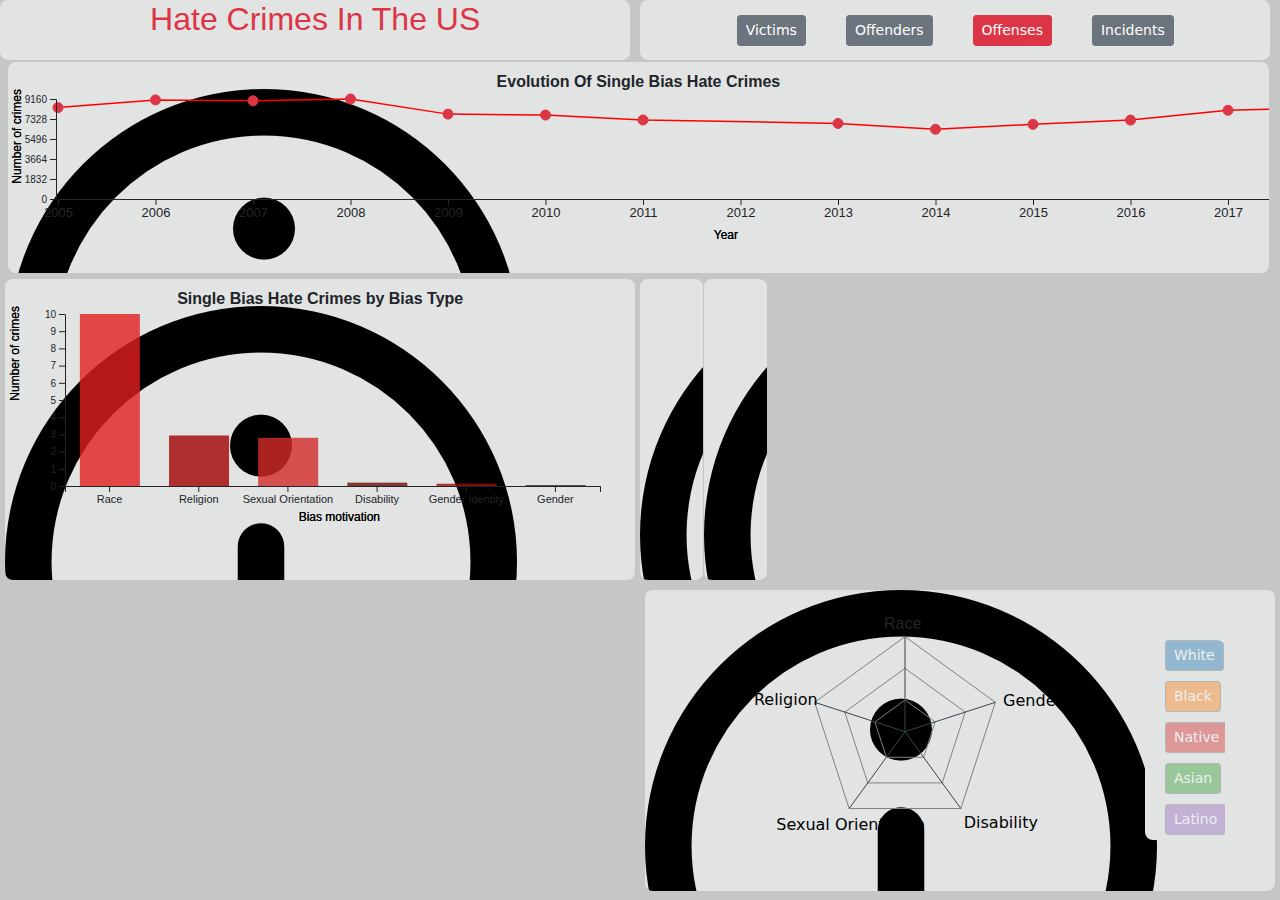
==== commit 78d26235: "no dependecies" ====
--- a/index.html
+++ b/index.html
@@ -16,7 +16,7 @@
       src="libs/topojson.min.js"
     ></script>
     <!-- JS -->
-
+    
     <script
       language="JavaScript"
       type="text/javascript"
@@ -35,7 +35,7 @@
       <div class="idiom" id="lineChart">
         <h6><b>Evolution Of Single Bias Hate Crimes</b></h6>
         <svg>
-          <img src="information.png" id="info" />
+          <img src="information.png" />
           <div class="infoBox">
             <p><b>Single Bias Hate Crime Evolution</b></p>
             <p>
@@ -88,13 +88,13 @@
           Incidents
         </button>
       </div>
+
       <div class="idiom" id="barChart">
-        <h6><b>Single Bias Hate Crimes by Bias Motivation</b></h6>
+        <h6><b>Single Bias Hate Crimes by Bias Type</b></h6>
         <svg>
-          <img src="information.png" id="info" />
-
+          <img src="information.png" />
           <div class="infoBox">
-            <p><b>Single Bias Hate Crimes by Bias Motivation</b></p>
+            <p><b>Single Bias Hate Crimes by Bias Type</b></p>
             <p></p>
             <p>
               Compares bias type by the total number of offenses, incidents,
@@ -102,151 +102,128 @@
             </p>
           </div>
           <button
-            hidden
-            id="magicButton"
-            type="button"
-            onclick="moveBackChart()"
-            class="btn btn-secondary btn-sm"
-            data-bs-toggle="button"
-            aria-pressed="true"
-          >
-            back
-          </button>
+          hidden
+          id="magicButton"
+          type="button"
+          onclick="moveBackChart()"
+          class="btn btn-secondary btn-sm"
+          data-bs-toggle="button"
+          aria-pressed="true"
+        >
+         back
+         </button>
         </svg>
       </div>
-      <div class="idiom" id="lollipop">
-        <h6><b>Single Bias Hate Crimes by Type of Crime</b></h6>
-        <svg>
-          <img src="information.png" id="info" />
-
-          <div class="infoBox">
-            <p><b>Single Bias Hate Crimes by Type of Crime</b></p>
-            <p></p>
-            <p>
-              Allows you to compare the number of crimes commited by type. Also
-              if you over a bar with your mouse in the barchart above you will
-              get how much would that specific bias contributes for the total
-              number of that crime.
-            </p>
-          </div>
-          <button
-            hidden
-            id="magicButton2"
-            type="button"
-            onclick="moveBackLollipop()"
-            class="btn btn-secondary btn-sm"
-            data-bs-toggle="button"
-            aria-pressed="true"
-          >
-            back
-          </button>
-        </svg>
-      </div>
-      <div class="idiom" id="usMap">
-        <h6><b>Hate Crimes by Jurisdiction</b></h6>
-        <svg>
-          <img src="information.png" id="info" />
-          <div class="infoBox">
-            <p><b>SKRRRRRR</b></p>
-            <p>
-              skrr skrr
-            </p>
-          </div>
-          <!-- <div id="drawer"></div>-->
-        </svg>
+      <div class="idiom" id="lolipop">
+        <img src="information.png" />
+        <div class="infoBox">
+          <p><b>SKRRRRRR</b></p>
+          <p>
+            skrr skrr
+          </p>
+        </div>
+      </div>
+      <div class="idiom" id="map">
+        <img src="information.png" />
+        <div class="infoBox">
+          <p><b>SKRRRRRR</b></p>
+          <p>
+            skrr skrr
+          </p>
+        </div>
       </div>
       <div class="idiom" id="radar">
         <svg>
-          <img src="information.png" id="info" />
-          <div class="infoBox">
-            <p><b>Radar chart</b></p>
-            <p>
-              Compares the total number of offenders by race, as well as the
-              bias motivation behind those crimes. Select different races to
-              compare the types and amount of bias-motivaion crimes comited by
-              which.
-            </p>
-          </div>
-          <div id="radarTitle">
-            <h12><b>Total number of crimes by race and bias motivation</b></h12>
-          </div>
-          <div id="raceText">
-            <p>Race</p>
-          </div>
-          <!--Teste buttons dentro do svg-->
-          <div id="radarbuttons" class="idiom">
-            <button
-              id="whiteButton"
-              type="button"
-              onclick="radarbuttonClicked('white')"
-              class="btn btn-secondary btn-sm"
-              data-bs-toggle="button"
-              aria-pressed="true"
-            >
-              White
-            </button>
-            <button
-              id="blackButton"
-              type="button"
-              onclick="radarbuttonClicked('black')"
-              class="btn btn-secondary btn-sm"
-              data-bs-toggle="button"
-              aria-pressed="true"
-            >
-              Black
-            </button>
-            <button
-              id="nativeButton"
-              type="button"
-              onclick="radarbuttonClicked('native')"
-              class="btn btn-secondary btn-sm"
-              data-bs-toggle="button"
-              aria-pressed="true"
-            >
-              Native
-            </button>
-            <button
-              id="asianButton"
-              type="button"
-              onclick="radarbuttonClicked('asian')"
-              class="btn btn-secondary btn-sm"
-              data-bs-toggle="button"
-              aria-pressed="true"
-            >
-              Asian
-            </button>
-            <button
-              id="latinoButton"
-              type="button"
-              onclick="radarbuttonClicked('latino')"
-              class="btn btn-secondary btn-sm"
-              data-bs-toggle="button"
-              aria-pressed="true"
-            >
-              Latino
-            </button>
-          </div>
-        </svg>
+        <img src="information.png" />
+        <div class="infoBox">
+          <p><b>Radar chart</b></p>
+          <p>
+            Compares the total number of offenders by race, as well as
+            the bias motivation behind those crimes. Select different races to compare the types and amount of bias-motivaion crimes comited by which.
+          </p>
+        </div>
+        <div id="radarTitle">
+        <h12><b>Total number of crimes by race and bias motivation</b></h12>
+        </div>
+        <div id="raceText">
+          <p>Race</p>
+        </div>
+        <!--Teste buttons dentro do svg-->
+        <div id="radarbuttons" class="idiom">
+          <button
+          id="whiteButton"
+          type="button"
+          onclick="radarbuttonClicked('white')"
+          class="btn btn-secondary btn-sm"
+          data-bs-toggle="button"
+          aria-pressed="true"
+          >
+          White
+          </button>
+          <button
+          id="blackButton"
+          type="button"
+          onclick="radarbuttonClicked('black')"
+          class="btn btn-secondary btn-sm"
+          data-bs-toggle="button"
+          aria-pressed="true"
+          >
+          Black
+          </button>
+          <button
+          id="nativeButton"
+          type="button"
+          onclick="radarbuttonClicked('native')"
+          class="btn btn-secondary btn-sm"
+          data-bs-toggle="button"
+          aria-pressed="true"
+          >
+          Native
+          </button>
+          <button
+          id="asianButton"
+          type="button"
+          onclick="radarbuttonClicked('asian')"
+          class="btn btn-secondary btn-sm"
+          data-bs-toggle="button"
+          aria-pressed="true"
+          >
+          Asian
+          </button>
+          <button
+          id="latinoButton"
+          type="button"
+          onclick="radarbuttonClicked('latino')"
+          class="btn btn-secondary btn-sm"
+          data-bs-toggle="button"
+          aria-pressed="true"
+          >
+          Latino
+          </button>
+        </div>
+      </svg>
       </div>
     </div>
     <script src="libs/d3.min.js"></script>
     <script>
       d3v7 = window.d3;
       window.d3 = null;
-      console.log("v7 ", d3v7.version);
+      console.log('v7 ', d3v7.version);
     </script>
     <script type="text/javascript" src="scripts/behavior.js"></script>
-
-    <script src="//d3js.org/d3.v3.js"></script>
+    
+    
+    <script src="libs/d3.v3.js"></script>
     <script>
       //init();
       d3version3 = d3;
       window.d3 = null;
-      console.log("v3 ", d3version3.version);
+      console.log('v3 ', d3version3.version);
     </script>
     <script type="text/javascript" src="scripts/radarChart.js"></script>
     <script>
       init(true);
     </script>
+    
   </body>
 </html>
